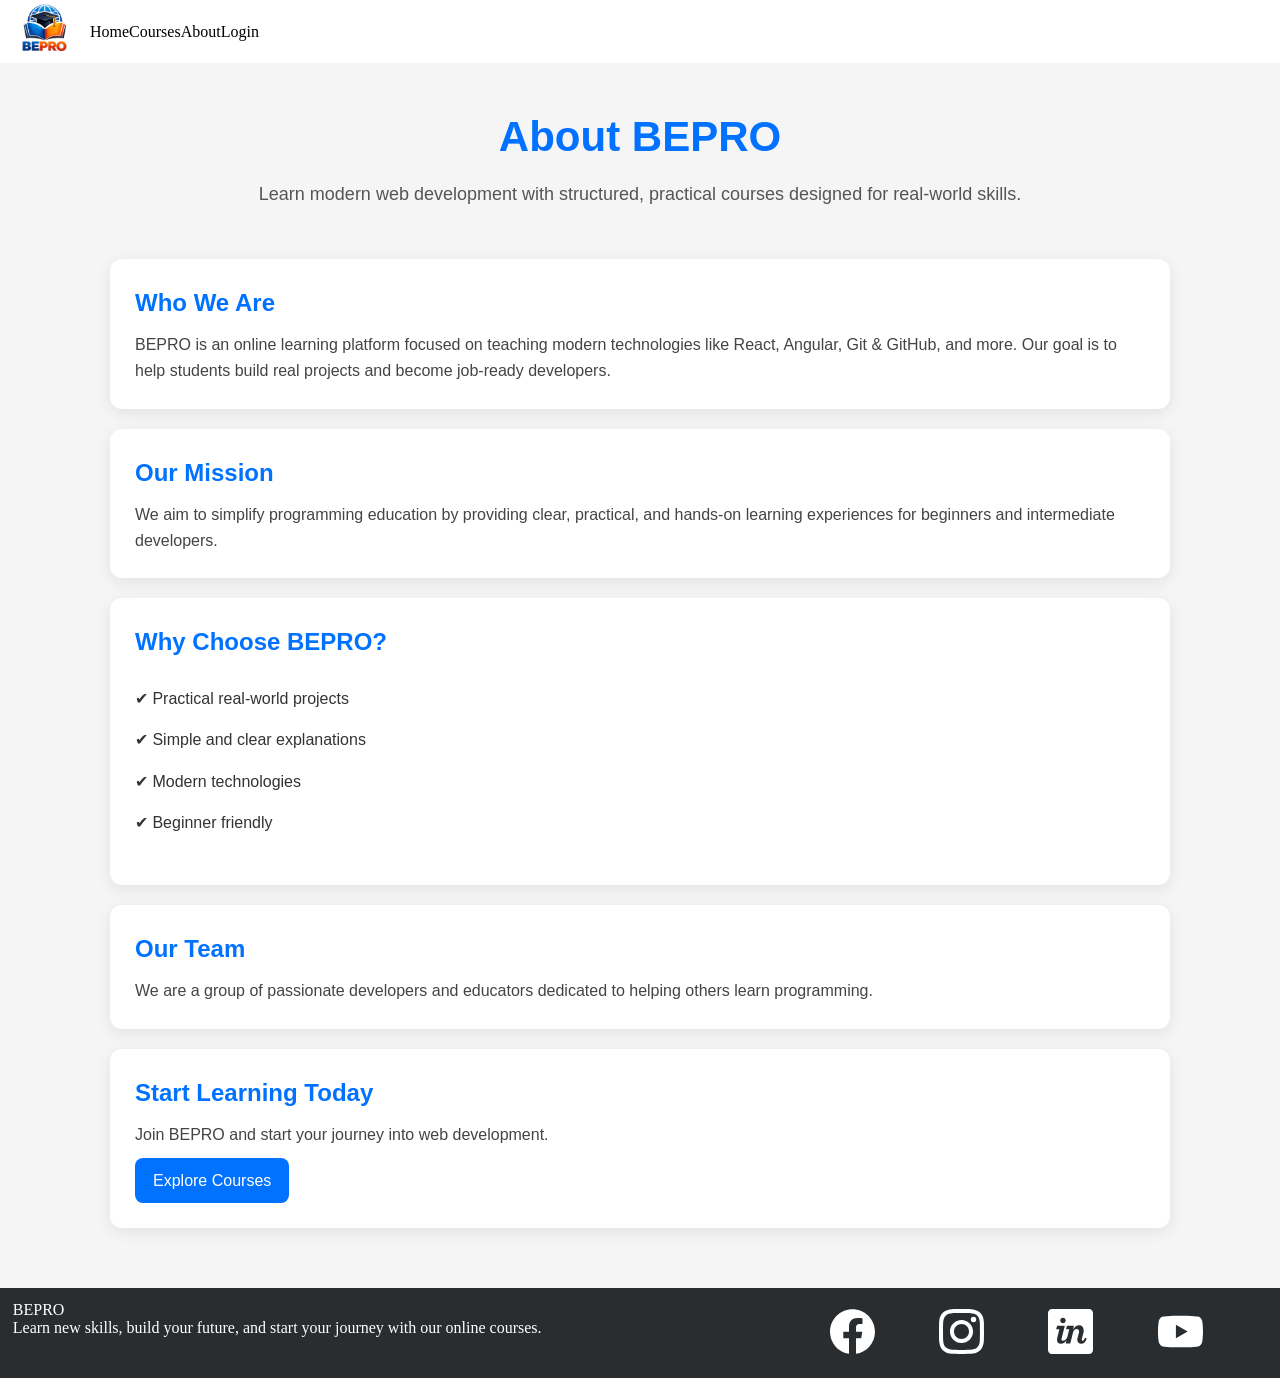
==== website/about.html @ be6833a4 "Add about and courses pages with navigation and styling" ====
<!doctype html>
<html lang="en">
  <head>
    <meta charset="UTF-8" />
    <meta name="viewport" content="width=device-width, initial-scale=1.0" />
    <title>BePro</title>
    <link rel="stylesheet" href="./css/main.css" />
  </head>
  <body>
    <div class="website-body">
      <header class="header">
        <div class="logo">
          <img src="./images/logo.png" alt="" />
        </div>
        <nav>
          <ul>
            <li><a href="./index.html" data-link>Home</a></li>
            <li><a href="./courses.html" data-link>Courses</a></li>
            <li><a href="./about.html" data-link>About</a></li>
            <li><a href="./login.html" data-link>Login</a></li>
          </ul>
        </nav>
      </header>
      <div class="about-body">
        <div class="about-title">
          <h1>About BEPRO</h1>
          <p>Learn modern web development with structured, practical courses designed for real-world skills.</p>
        </div>
        <section class="we-are">
          <h2>Who We Are</h2>
          <p>
            BEPRO is an online learning platform focused on teaching modern technologies like React, Angular, Git &
            GitHub, and more. Our goal is to help students build real projects and become job-ready developers.
          </p>
        </section>
        <section class="mission">
          <h2>Our Mission</h2>
          <p>
            We aim to simplify programming education by providing clear, practical, and hands-on learning experiences
            for beginners and intermediate developers.
          </p>
        </section>
        <section class="why-choose">
          <h2>Why Choose BEPRO?</h2>
          <ul>
            <li>✔ Practical real-world projects</li>
            <li>✔ Simple and clear explanations</li>
            <li>✔ Modern technologies</li>
            <li>✔ Beginner friendly</li>
          </ul>
        </section>
        <section class="our-team">
          <h2>Our Team</h2>
          <p>We are a group of passionate developers and educators dedicated to helping others learn programming.</p>
        </section>
        <section class="explore">
          <h2>Start Learning Today</h2>
          <p>Join BEPRO and start your journey into web development.</p>
          <a href="courses.html">Explore Courses</a>
        </section>
      </div>
      <footer>
        <div>
          <p>BEPRO</p>
          <p>Learn new skills, build your future, and start your journey with our online courses.</p>
        </div>
        <div class="follow-us">
          <ul>
            <li>
              <a href=""><img src="./images/instructors/facebook.svg" alt="facebook" /></a>
            </li>
            <li>
              <a href=""><img src="./images/instructors/instagram.svg" alt="instagram" /></a>
            </li>
            <li>
              <a href=""><img src="./images/instructors/invision.svg" alt="linkedin" /></a>
            </li>
            <li>
              <a href=""><img src="./images/instructors/youtube.svg" alt="youtube" /></a>
            </li>
          </ul>
        </div>
      </footer>
    </div>
    <script type="module" src="./js/main.js"></script>
  </body>
</html>
---- website/css/main.css ----
@import url(components.css);
@import url(layout.css);
@import url(variables.css);
@import url(reset.css);
* {
  box-sizing: border-box;
}
html,
body {
  margin: 0;
  height: 100%;
  background-color: whitesmoke;
}
input {
  width: 53%;
  border-radius: 15px;
  font-family: cursive;
  padding: 5%;
  margin-top: 4%;
  height: 5vh;
  outline: transparent;
  border: none;
  box-shadow: var(--main-shadow);
}
button {
  width: 53%;
  height: 10%;
  display: flex;
  justify-content: center;
  flex-direction: row;
  align-items: center;
}
a {
  text-decoration: none;
  color: white;
}
ul {
  list-style: none;
  padding: 0%;
}
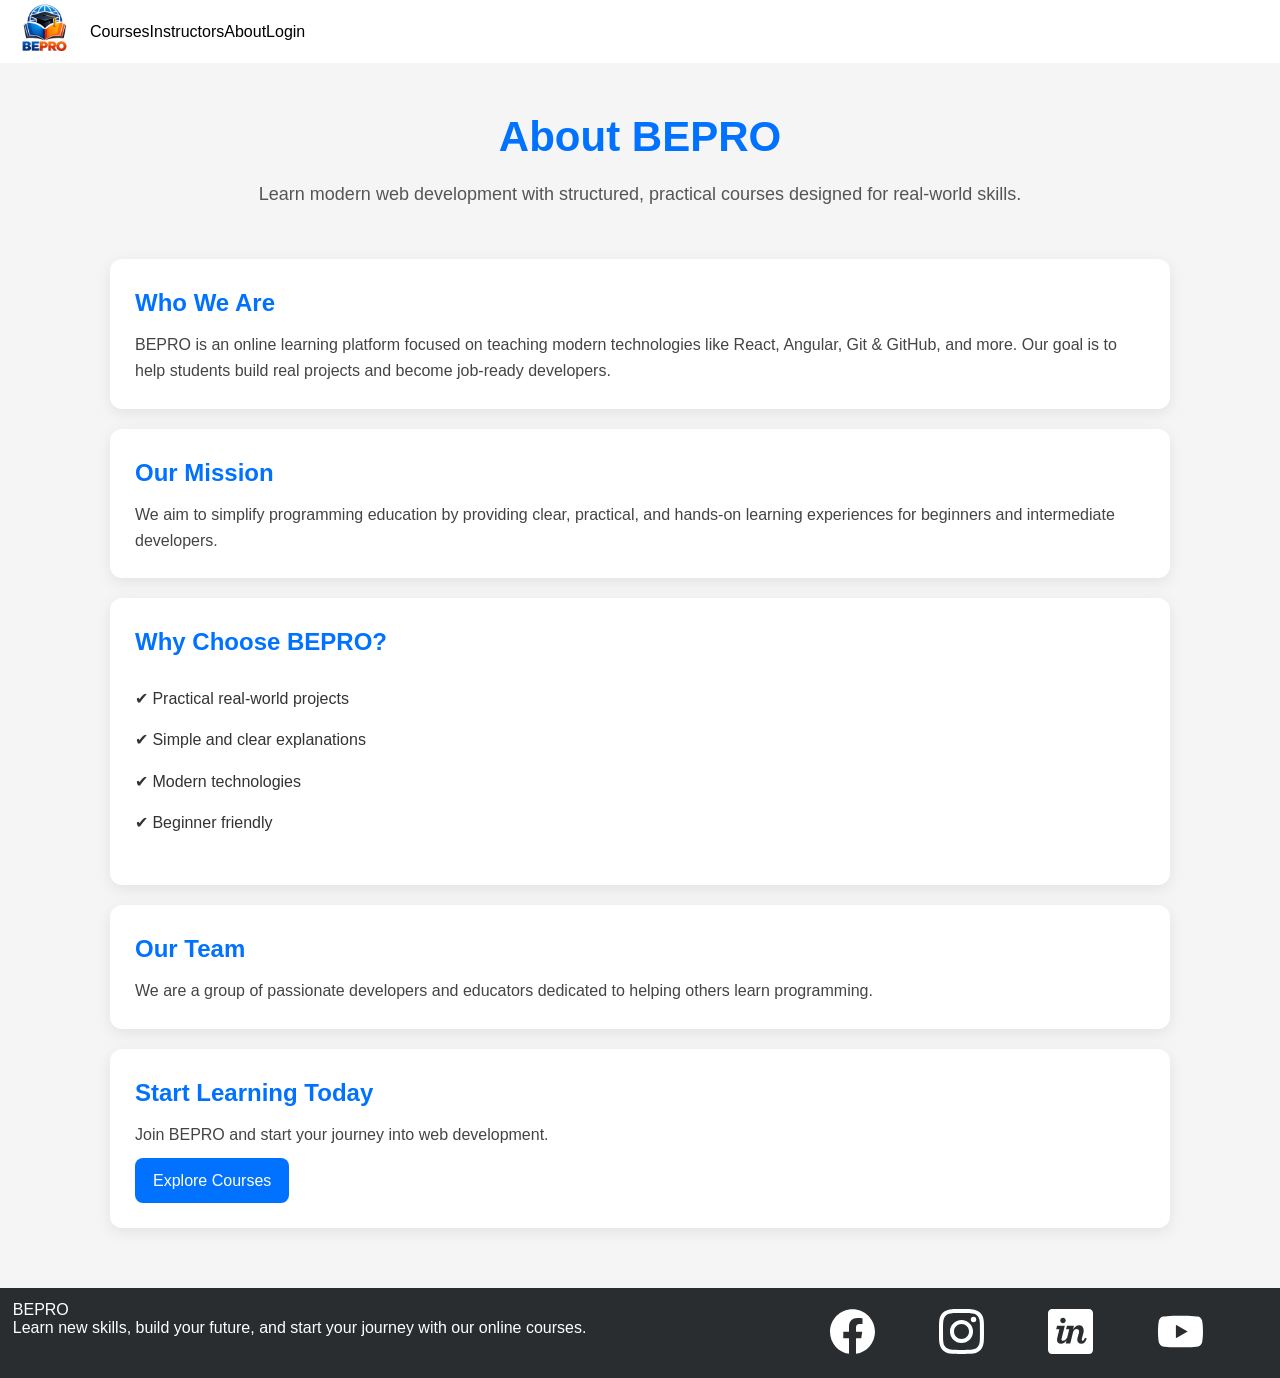
==== commit 655c1b86: "before editing css" ====
--- a/website/about.html
+++ b/website/about.html
@@ -10,12 +10,12 @@
     <div class="website-body">
       <header class="header">
         <div class="logo">
-          <img src="./images/logo.png" alt="" />
+          <img onclick="goto('index')" src="./images/logo.png" alt="" />
         </div>
         <nav>
           <ul>
-            <li><a href="./index.html" data-link>Home</a></li>
             <li><a href="./courses.html" data-link>Courses</a></li>
+            <li><a href="./instructor.html" data-link>Instructors</a></li>
             <li><a href="./about.html" data-link>About</a></li>
             <li><a href="./login.html" data-link>Login</a></li>
           </ul>
@@ -82,6 +82,6 @@
         </div>
       </footer>
     </div>
-    <script type="module" src="./js/main.js"></script>
+    <script src="./js/main.js"></script>
   </body>
 </html>
--- a/website/css/main.css
+++ b/website/css/main.css
@@ -10,6 +10,7 @@
   margin: 0;
   height: 100%;
   background-color: whitesmoke;
+  font-family: Arial, sans-serif;
 }
 input {
   width: 53%;
@@ -38,3 +39,6 @@
   list-style: none;
   padding: 0%;
 }
+.hidden {
+  display: none !important;
+}
